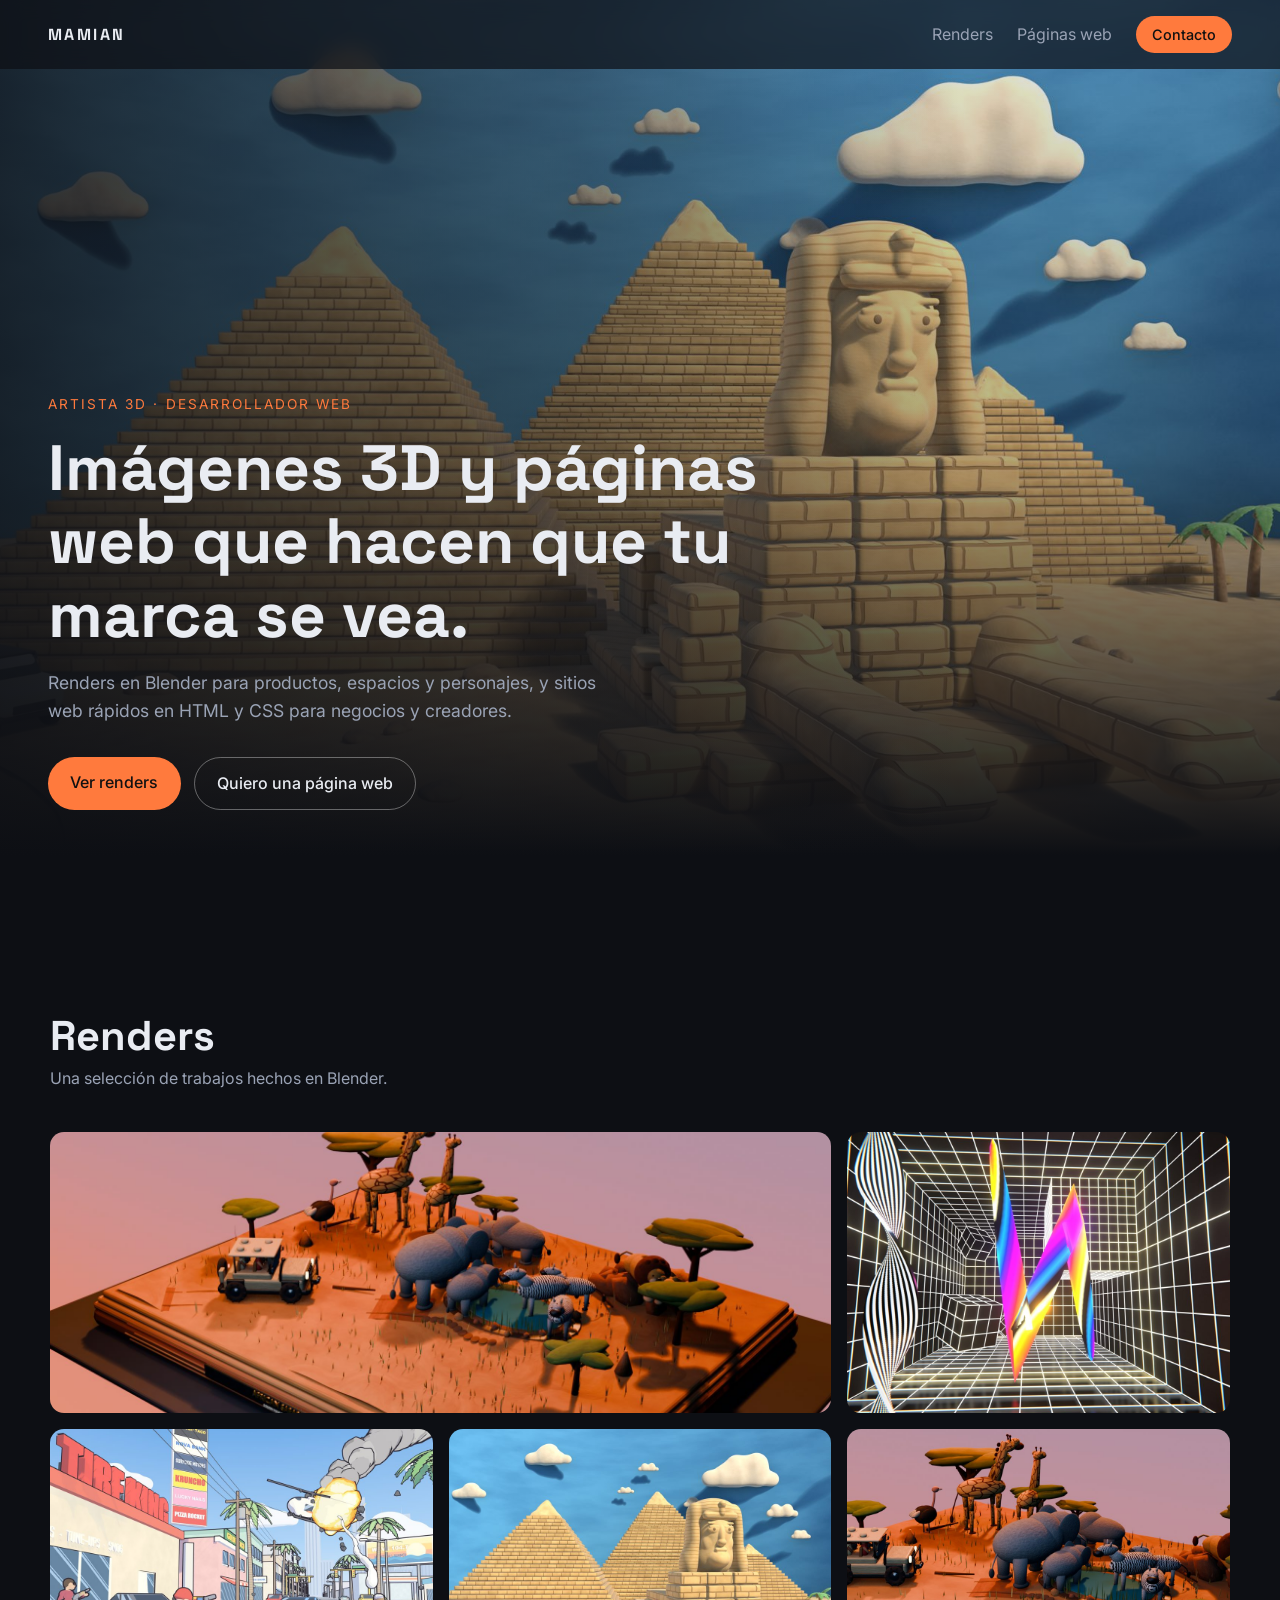
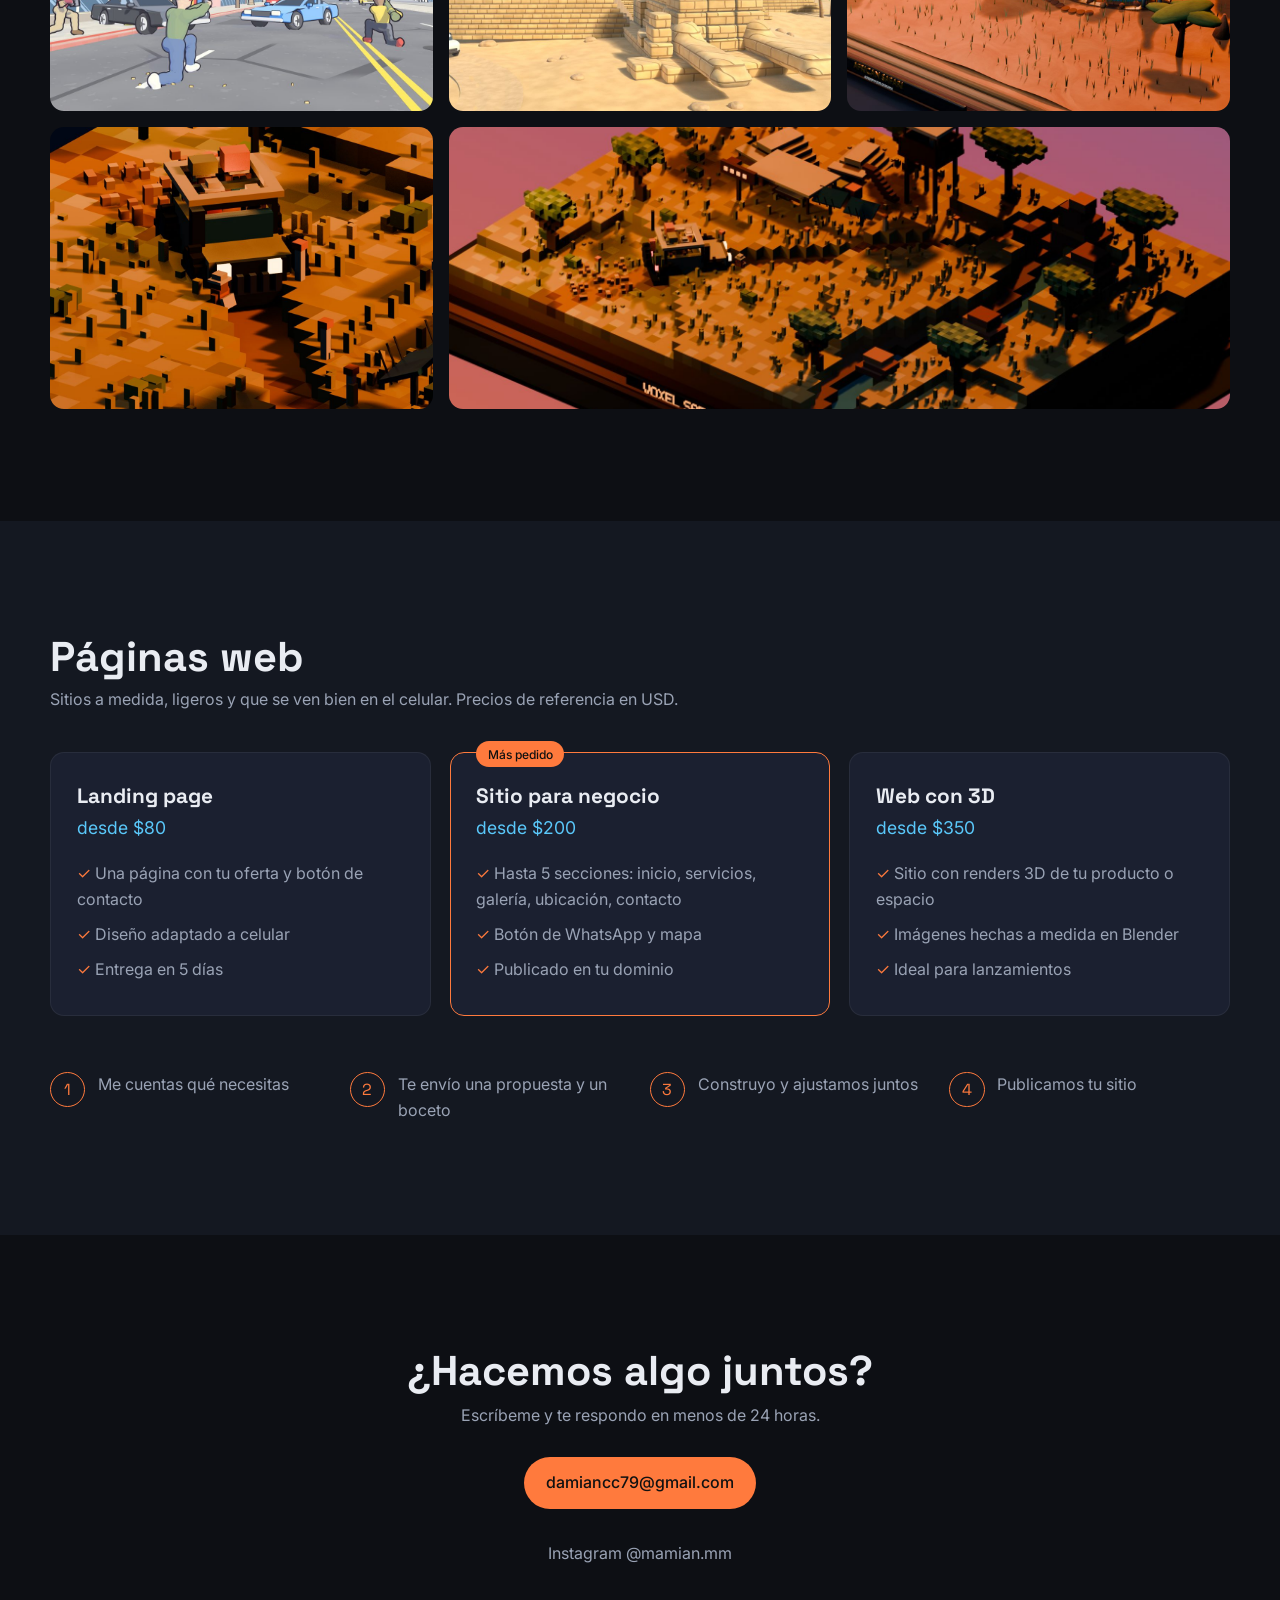
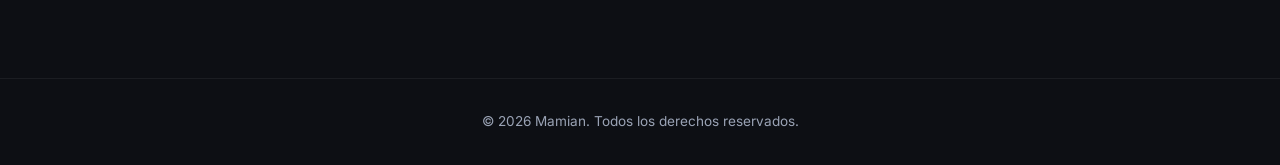
==== index.html @ 7daa0582 "Publicar web de portafolio Mamian Co-Authored-By: Claude Opus 5.5 <noreply@anthropic.com> Claude-Ses" ====
<!doctype html>
<html lang="es">
<head>
  <meta charset="utf-8">
  <meta name="viewport" content="width=device-width, initial-scale=1">
  <title>Mamian · Arte 3D y desarrollo web</title>
  <meta name="description" content="Mamian: renders 3D en Blender y páginas web a medida en HTML y CSS.">
  <link rel="preconnect" href="https://fonts.googleapis.com">
  <link rel="preconnect" href="https://fonts.gstatic.com" crossorigin>
  <link href="https://fonts.googleapis.com/css2?family=Space+Grotesk:wght@400;500;700&family=Inter:wght@400;500&display=swap" rel="stylesheet">
  <link rel="stylesheet" href="styles.css">
</head>
<body>

  <!-- ========== MENÚ ========== -->
  <header class="nav">
    <a href="#inicio" class="logo">MAMIAN</a>
    <nav>
      <a href="#renders">Renders</a>
      <a href="#web">Páginas web</a>
      <a href="#contacto" class="btn btn-small">Contacto</a>
    </nav>
  </header>

  <!-- ========== PORTADA ========== -->
  <!-- Portada: img/hero.jpg (Giza en plastilina). Cámbialo por otro render horizontal si quieres. -->
  <section id="inicio" class="hero" style="background-image: url('img/hero.jpg');">
    <div class="hero-overlay"></div>
    <div class="hero-content">
      <p class="eyebrow">Artista 3D · Desarrollador web</p>
      <h1>Imágenes 3D y páginas web que hacen que tu marca se vea.</h1>
      <p class="lead">Renders en Blender para productos, espacios y personajes, y sitios web rápidos en HTML y CSS para negocios y creadores.</p>
      <div class="hero-buttons">
        <a href="#renders" class="btn">Ver renders</a>
        <a href="#web" class="btn btn-ghost">Quiero una página web</a>
      </div>
    </div>
  </section>

  <!-- ========== RENDERS ========== -->
  <!-- Sustituye cada archivo en img/ por tu render con el mismo nombre, o cambia el src y el texto. -->
  <section id="renders" class="section">
    <div class="section-head">
      <h2>Renders</h2>
      <p>Una selección de trabajos hechos en Blender.</p>
    </div>
    <div class="gallery">
      <figure class="wide"><img src="img/render-01.jpg" alt="Safari africano · diorama" loading="lazy"><figcaption>Safari africano · diorama</figcaption></figure>
      <figure><img src="img/render-02.jpg" alt="Virtue · espacio neón abstracto" loading="lazy"><figcaption>Virtue · espacio neón abstracto</figcaption></figure>
      <figure><img src="img/render-03.jpg" alt="Calle toon · escena de acción" loading="lazy"><figcaption>Calle toon · escena de acción</figcaption></figure>
      <figure><img src="img/render-04.jpg" alt="Giza en plastilina" loading="lazy"><figcaption>Giza en plastilina</figcaption></figure>
      <figure><img src="img/render-05.jpg" alt="Safari africano · detalle" loading="lazy"><figcaption>Safari africano · detalle</figcaption></figure>
      <figure><img src="img/render-06.jpg" alt="Voxel Safari · detalle" loading="lazy"><figcaption>Voxel Safari · detalle</figcaption></figure>
      <figure class="wide"><img src="img/render-07.jpg" alt="Voxel Safari · expedición" loading="lazy"><figcaption>Voxel Safari · expedición</figcaption></figure>
    </div>
  </section>

  <!-- ========== PÁGINAS WEB ========== -->
  <section id="web" class="section section-alt">
    <div class="section-head">
      <h2>Páginas web</h2>
      <p>Sitios a medida, ligeros y que se ven bien en el celular. Precios de referencia en USD.</p>
    </div>
    <div class="cards">
      <article class="card">
        <h3>Landing page</h3>
        <p class="price">desde $80</p>
        <ul>
          <li>Una página con tu oferta y botón de contacto</li>
          <li>Diseño adaptado a celular</li>
          <li>Entrega en 5 días</li>
        </ul>
      </article>
      <article class="card featured">
        <span class="badge">Más pedido</span>
        <h3>Sitio para negocio</h3>
        <p class="price">desde $200</p>
        <ul>
          <li>Hasta 5 secciones: inicio, servicios, galería, ubicación, contacto</li>
          <li>Botón de WhatsApp y mapa</li>
          <li>Publicado en tu dominio</li>
        </ul>
      </article>
      <article class="card">
        <h3>Web con 3D</h3>
        <p class="price">desde $350</p>
        <ul>
          <li>Sitio con renders 3D de tu producto o espacio</li>
          <li>Imágenes hechas a medida en Blender</li>
          <li>Ideal para lanzamientos</li>
        </ul>
      </article>
    </div>

    <div class="steps">
      <div><span>1</span><p>Me cuentas qué necesitas</p></div>
      <div><span>2</span><p>Te envío una propuesta y un boceto</p></div>
      <div><span>3</span><p>Construyo y ajustamos juntos</p></div>
      <div><span>4</span><p>Publicamos tu sitio</p></div>
    </div>
  </section>

  <!-- ========== CONTACTO ========== -->
  <!-- Contacto: correo e Instagram -->
  <section id="contacto" class="section contact">
    <h2>¿Hacemos algo juntos?</h2>
    <p>Escríbeme y te respondo en menos de 24 horas.</p>
    <a href="mailto:damiancc79@gmail.com" class="btn">damiancc79@gmail.com</a>
    <div class="socials">
      <a href="https://www.instagram.com/mamian.mm/" target="_blank" rel="noopener">Instagram @mamian.mm</a>
      <!-- Agrega aquí más perfiles de negocio cuando los tengas, por ejemplo:
      <a href="https://www.artstation.com/TU-USUARIO" target="_blank" rel="noopener">ArtStation</a> -->
    </div>
  </section>

  <footer class="footer">
    <p>© 2026 Mamian. Todos los derechos reservados.</p>
  </footer>

</body>
</html>
---- styles.css ----
/* ===== Colores y medidas: cambia aquí la paleta de todo el sitio ===== */
:root {
  --bg: #0d0f14;
  --bg-alt: #141821;
  --card: #1b2030;
  --text: #e9ecf2;
  --muted: #9aa3b5;
  --accent: #ff7a3d;      /* naranja de Blender */
  --accent-2: #5ac8fa;
  --radius: 14px;
  --max: 1180px;
}

* { box-sizing: border-box; margin: 0; padding: 0; }
html { scroll-behavior: smooth; }
body {
  background: var(--bg);
  color: var(--text);
  font-family: "Inter", system-ui, sans-serif;
  line-height: 1.6;
}
img { max-width: 100%; display: block; }
a { color: inherit; text-decoration: none; }
h1, h2, h3, .logo { font-family: "Space Grotesk", sans-serif; line-height: 1.15; }

/* ===== Botones ===== */
.btn {
  display: inline-block;
  background: var(--accent);
  color: #111;
  font-weight: 500;
  padding: 0.8rem 1.4rem;
  border-radius: 999px;
  transition: transform 0.2s, box-shadow 0.2s;
}
.btn:hover { transform: translateY(-2px); box-shadow: 0 8px 24px rgba(255, 122, 61, 0.35); }
.btn-ghost { background: transparent; color: var(--text); border: 1px solid rgba(255,255,255,0.35); }
.btn-ghost:hover { box-shadow: none; border-color: var(--text); }
.btn-small { padding: 0.45rem 1rem; font-size: 0.9rem; }

/* ===== Menú ===== */
.nav {
  position: fixed; inset: 0 0 auto 0; z-index: 10;
  display: flex; justify-content: space-between; align-items: center;
  padding: 1rem clamp(1rem, 4vw, 3rem);
  background: rgba(13, 15, 20, 0.7);
  backdrop-filter: blur(10px);
}
.logo { font-weight: 700; letter-spacing: 0.15em; }
.nav nav { display: flex; gap: 1.5rem; align-items: center; }
.nav nav a:not(.btn) { color: var(--muted); }
.nav nav a:not(.btn):hover { color: var(--text); }

/* ===== Portada ===== */
.hero {
  position: relative;
  min-height: 100vh;
  display: flex; align-items: flex-end;
  background-size: cover; background-position: center;
  padding: 0 clamp(1rem, 4vw, 3rem) clamp(3rem, 10vh, 6rem);
}
.hero-overlay {
  position: absolute; inset: 0;
  background:
    linear-gradient(to right, rgba(13,15,20,0.85) 0%, rgba(13,15,20,0.45) 45%, rgba(13,15,20,0) 75%),
    linear-gradient(to top, var(--bg) 5%, rgba(13,15,20,0.3) 50%, rgba(13,15,20,0.1));
}
.hero-content { position: relative; max-width: 720px; }
.eyebrow { color: var(--accent); text-transform: uppercase; letter-spacing: 0.15em; font-size: 0.85rem; margin-bottom: 1rem; }
.hero h1 { font-size: clamp(2.2rem, 5.5vw, 4rem); margin-bottom: 1rem; }
.lead { color: var(--muted); font-size: 1.1rem; max-width: 560px; margin-bottom: 2rem; }
.hero-buttons { display: flex; flex-wrap: wrap; gap: 0.8rem; }

/* ===== Secciones ===== */
.section { padding: clamp(4rem, 10vw, 7rem) clamp(1rem, 4vw, 3rem); }
.section > * { max-width: var(--max); margin-left: auto; margin-right: auto; }
.section-alt { background: var(--bg-alt); }
.section-head { margin-bottom: 2.5rem; }
.section-head h2 { font-size: clamp(1.8rem, 4vw, 2.6rem); margin-bottom: 0.4rem; }
.section-head p { color: var(--muted); }

/* ===== Galería ===== */
.gallery {
  display: grid;
  grid-template-columns: repeat(3, 1fr);
  grid-auto-rows: clamp(200px, 22vw, 290px);
  gap: 1rem;
}
.gallery figure {
  position: relative; overflow: hidden;
  border-radius: var(--radius);
}
.gallery figure.wide { grid-column: span 2; }
.gallery img { width: 100%; height: 100%; object-fit: cover; transition: transform 0.5s; }
.gallery figure:hover img { transform: scale(1.05); }
.gallery figcaption {
  position: absolute; left: 0; right: 0; bottom: 0;
  padding: 2rem 1rem 0.8rem;
  background: linear-gradient(to top, rgba(0,0,0,0.75), transparent);
  font-size: 0.95rem;
  opacity: 0; transition: opacity 0.3s;
}
.gallery figure:hover figcaption { opacity: 1; }

/* ===== Tarjetas de servicios ===== */
.cards { display: grid; grid-template-columns: repeat(3, 1fr); gap: 1.2rem; }
.card {
  position: relative;
  background: var(--card);
  border: 1px solid rgba(255,255,255,0.06);
  border-radius: var(--radius);
  padding: 2rem 1.6rem;
}
.card.featured { border-color: var(--accent); }
.badge {
  position: absolute; top: -0.75rem; left: 1.6rem;
  background: var(--accent); color: #111;
  font-size: 0.75rem; font-weight: 500;
  padding: 0.2rem 0.7rem; border-radius: 999px;
}
.card h3 { font-size: 1.3rem; }
.price { color: var(--accent-2); font-size: 1.1rem; margin: 0.3rem 0 1.2rem; }
.card ul { list-style: none; display: grid; gap: 0.6rem; color: var(--muted); }
.card li::before { content: "✓ "; color: var(--accent); }

/* ===== Pasos ===== */
.steps { display: grid; grid-template-columns: repeat(4, 1fr); gap: 1.2rem; margin-top: 3.5rem; }
.steps div { display: flex; gap: 0.8rem; align-items: flex-start; }
.steps span {
  flex: none; width: 2.2rem; height: 2.2rem; border-radius: 50%;
  display: grid; place-items: center;
  border: 1px solid var(--accent); color: var(--accent);
  font-family: "Space Grotesk", sans-serif;
}
.steps p { color: var(--muted); }

/* ===== Contacto ===== */
.contact { text-align: center; }
.contact h2 { font-size: clamp(1.8rem, 4vw, 2.6rem); margin-bottom: 0.5rem; }
.contact p { color: var(--muted); margin-bottom: 1.8rem; }
.socials { display: flex; justify-content: center; flex-wrap: wrap; gap: 1.5rem; margin-top: 2rem; }
.socials a { color: var(--muted); }
.socials a:hover { color: var(--accent); }

.footer { text-align: center; padding: 2rem 1rem; color: var(--muted); font-size: 0.85rem; border-top: 1px solid rgba(255,255,255,0.06); }

/* ===== Celular y tableta ===== */
@media (max-width: 900px) {
  .cards { grid-template-columns: 1fr; }
  .steps { grid-template-columns: 1fr 1fr; }
  .gallery { grid-template-columns: 1fr 1fr; }
  .gallery figure.wide:last-child { grid-column: auto; }
}
@media (max-width: 600px) {
  .nav nav a:not(.btn) { display: none; }
  .gallery { grid-template-columns: 1fr; grid-auto-rows: auto; }
  .gallery figure { aspect-ratio: 4 / 3; }
  .gallery figure.wide { grid-column: auto; }
  .gallery figcaption { opacity: 1; }
  .steps { grid-template-columns: 1fr; }
}
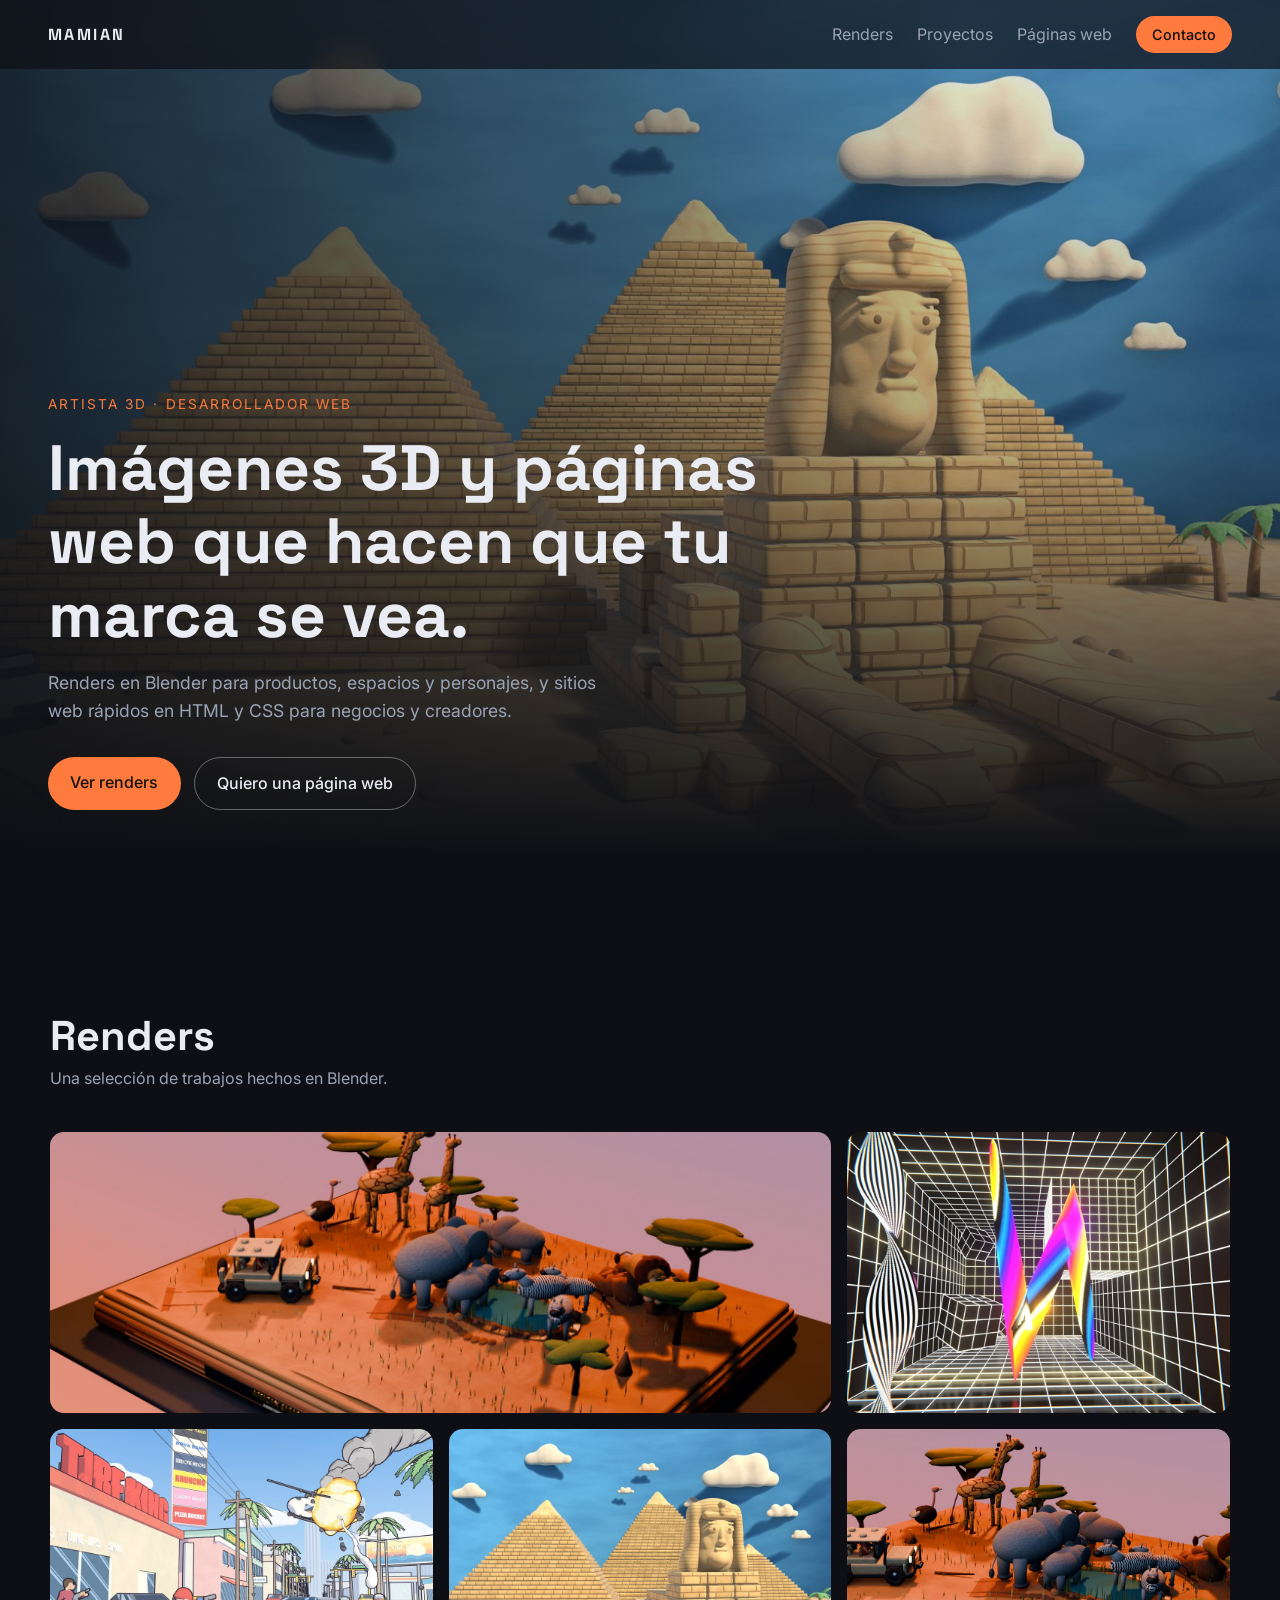
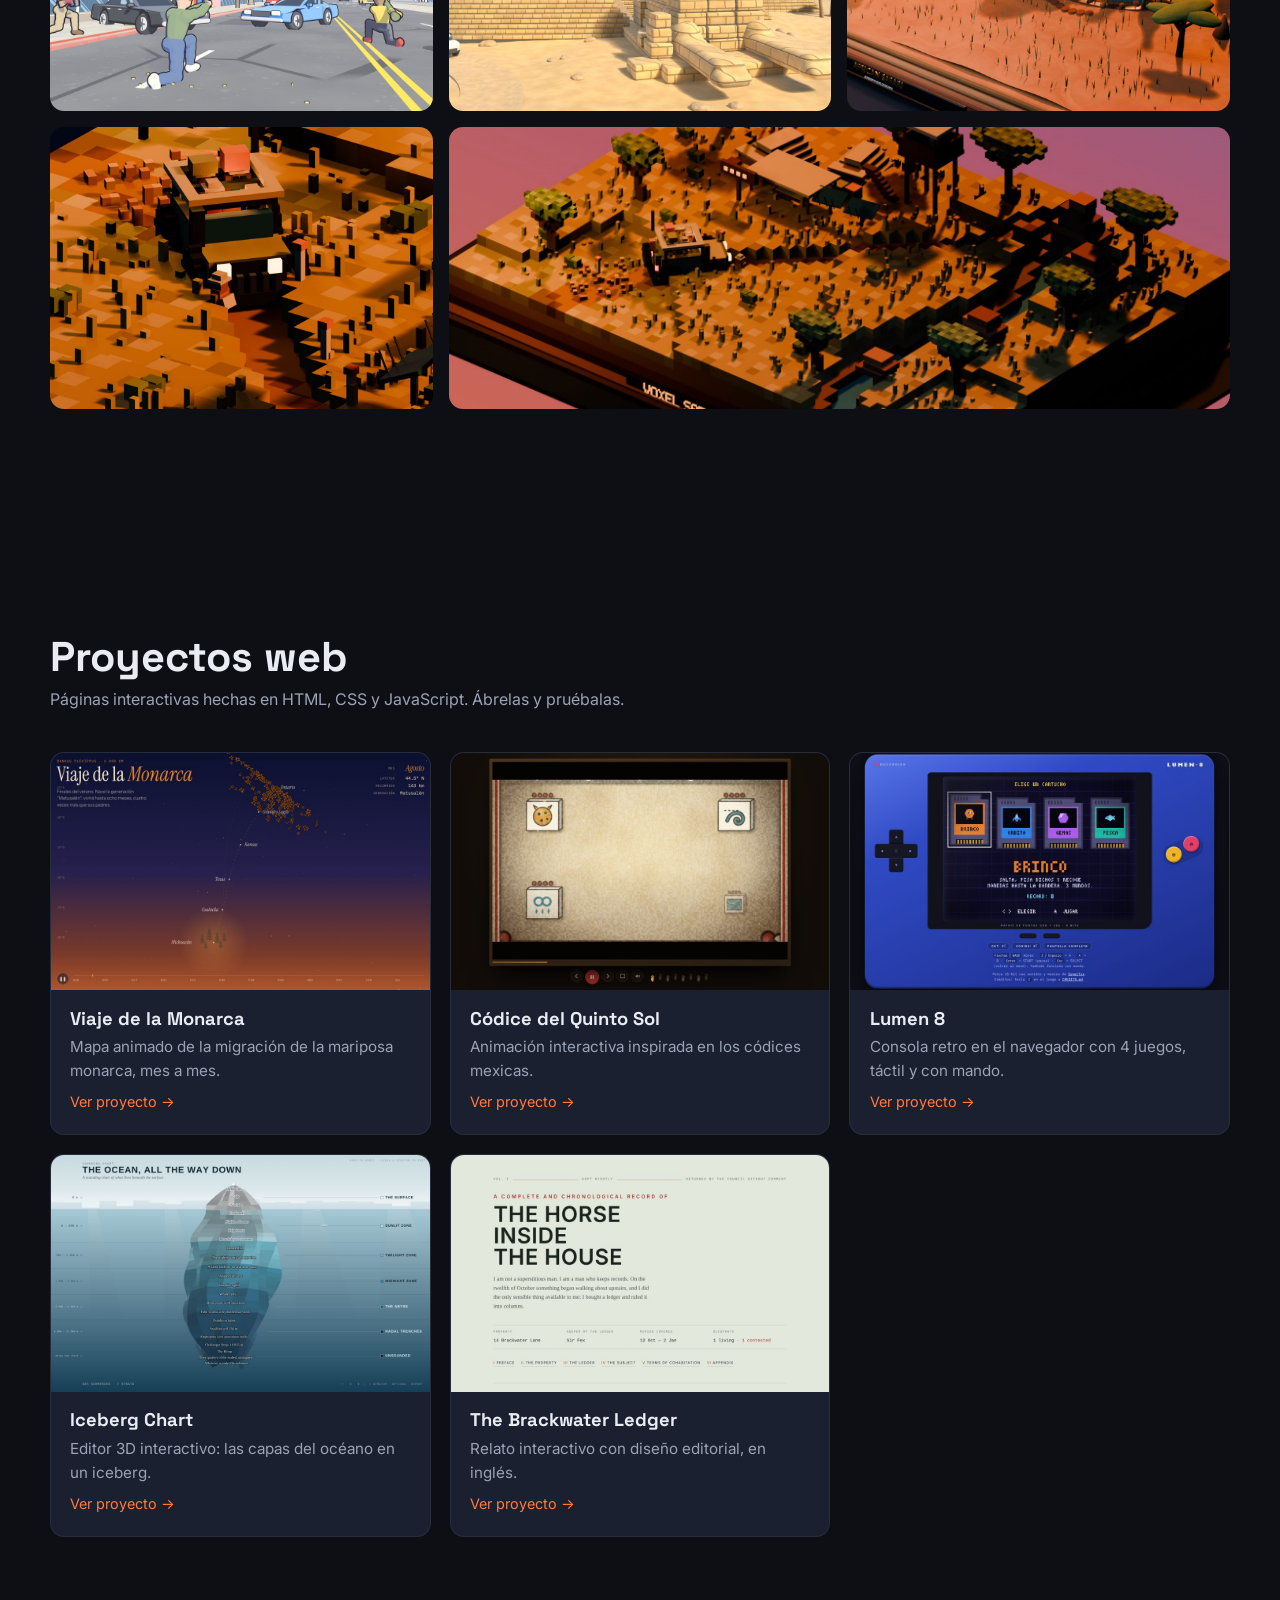
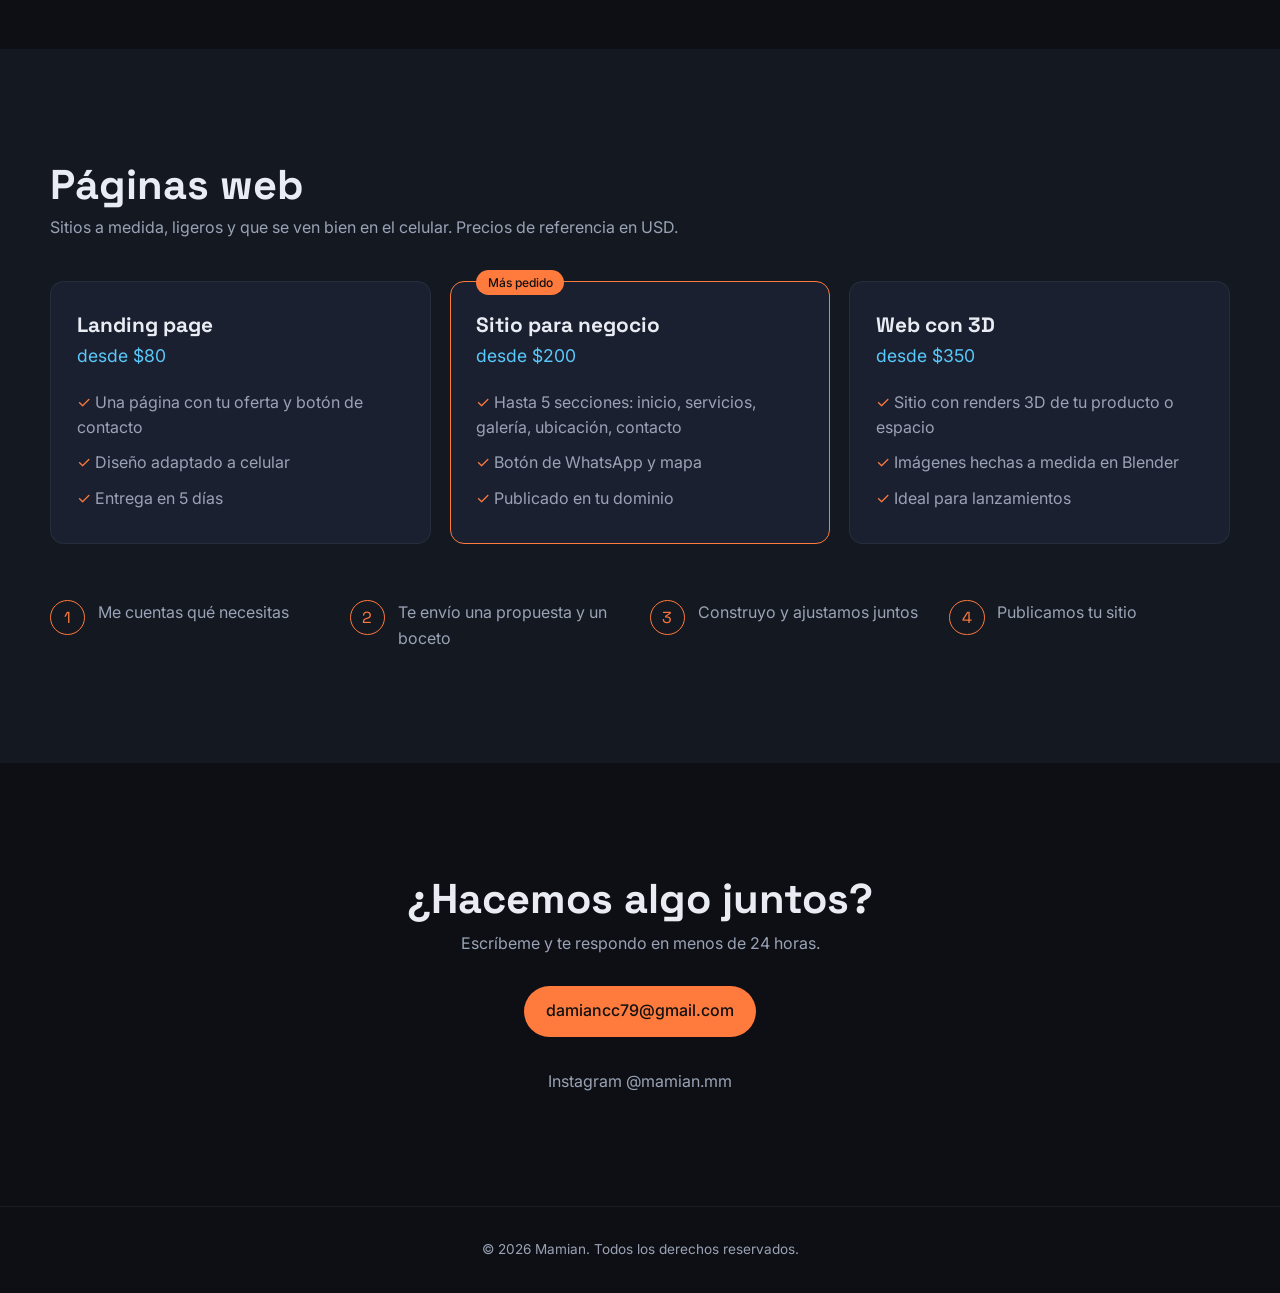
==== commit 37772cc1: "Añadir sección Proyectos web con 5 proyectos interactivos Co-Authored-By: Claude Opus 5.5 <noreply@a" ====
--- a/index.html
+++ b/index.html
@@ -17,6 +17,7 @@
     <a href="#inicio" class="logo">MAMIAN</a>
     <nav>
       <a href="#renders">Renders</a>
+      <a href="#proyectos">Proyectos</a>
       <a href="#web">Páginas web</a>
       <a href="#contacto" class="btn btn-small">Contacto</a>
     </nav>
@@ -52,6 +53,37 @@
       <figure><img src="img/render-05.jpg" alt="Safari africano · detalle" loading="lazy"><figcaption>Safari africano · detalle</figcaption></figure>
       <figure><img src="img/render-06.jpg" alt="Voxel Safari · detalle" loading="lazy"><figcaption>Voxel Safari · detalle</figcaption></figure>
       <figure class="wide"><img src="img/render-07.jpg" alt="Voxel Safari · expedición" loading="lazy"><figcaption>Voxel Safari · expedición</figcaption></figure>
+    </div>
+  </section>
+
+  <!-- ========== PROYECTOS WEB ========== -->
+  <!-- Cada proyecto vive en proyectos/<nombre>/ y su captura en img/proyectos/ -->
+  <section id="proyectos" class="section">
+    <div class="section-head">
+      <h2>Proyectos web</h2>
+      <p>Páginas interactivas hechas en HTML, CSS y JavaScript. Ábrelas y pruébalas.</p>
+    </div>
+    <div class="projects">
+      <a class="project" href="proyectos/monarca/index.html" target="_blank" rel="noopener">
+        <img src="img/proyectos/monarca.jpg" alt="Captura de Viaje de la Monarca" loading="lazy">
+        <div><h3>Viaje de la Monarca</h3><p>Mapa animado de la migración de la mariposa monarca, mes a mes.</p><span>Ver proyecto →</span></div>
+      </a>
+      <a class="project" href="proyectos/codice/index.html" target="_blank" rel="noopener">
+        <img src="img/proyectos/codice.jpg" alt="Captura de Códice del Quinto Sol" loading="lazy">
+        <div><h3>Códice del Quinto Sol</h3><p>Animación interactiva inspirada en los códices mexicas.</p><span>Ver proyecto →</span></div>
+      </a>
+      <a class="project" href="proyectos/lumen8/index.html" target="_blank" rel="noopener">
+        <img src="img/proyectos/lumen8.jpg" alt="Captura de Lumen 8" loading="lazy">
+        <div><h3>Lumen 8</h3><p>Consola retro en el navegador con 4 juegos, táctil y con mando.</p><span>Ver proyecto →</span></div>
+      </a>
+      <a class="project" href="proyectos/iceberg/index.html" target="_blank" rel="noopener">
+        <img src="img/proyectos/iceberg.jpg" alt="Captura de Iceberg Chart" loading="lazy">
+        <div><h3>Iceberg Chart</h3><p>Editor 3D interactivo: las capas del océano en un iceberg.</p><span>Ver proyecto →</span></div>
+      </a>
+      <a class="project" href="proyectos/brackwater/index.html" target="_blank" rel="noopener">
+        <img src="img/proyectos/brackwater.jpg" alt="Captura de The Brackwater Ledger" loading="lazy">
+        <div><h3>The Brackwater Ledger</h3><p>Relato interactivo con diseño editorial, en inglés.</p><span>Ver proyecto →</span></div>
+      </a>
     </div>
   </section>
 
--- a/styles.css
+++ b/styles.css
@@ -144,9 +144,28 @@
 
 .footer { text-align: center; padding: 2rem 1rem; color: var(--muted); font-size: 0.85rem; border-top: 1px solid rgba(255,255,255,0.06); }
 
+
+/* ===== Proyectos web ===== */
+.projects { display: grid; grid-template-columns: repeat(3, 1fr); gap: 1.2rem; }
+.project {
+  display: flex; flex-direction: column;
+  background: var(--card);
+  border: 1px solid rgba(255,255,255,0.06);
+  border-radius: var(--radius);
+  overflow: hidden;
+  transition: transform 0.2s, border-color 0.2s;
+}
+.project:hover { transform: translateY(-4px); border-color: var(--accent); }
+.project img { aspect-ratio: 16 / 10; width: 100%; object-fit: cover; object-position: top; }
+.project div { padding: 1.1rem 1.2rem 1.3rem; display: flex; flex-direction: column; gap: 0.4rem; flex: 1; }
+.project h3 { font-size: 1.15rem; }
+.project p { color: var(--muted); font-size: 0.95rem; flex: 1; }
+.project span { color: var(--accent); font-size: 0.9rem; }
+
 /* ===== Celular y tableta ===== */
 @media (max-width: 900px) {
   .cards { grid-template-columns: 1fr; }
+  .projects { grid-template-columns: 1fr 1fr; }
   .steps { grid-template-columns: 1fr 1fr; }
   .gallery { grid-template-columns: 1fr 1fr; }
   .gallery figure.wide:last-child { grid-column: auto; }
@@ -158,4 +177,5 @@
   .gallery figure.wide { grid-column: auto; }
   .gallery figcaption { opacity: 1; }
   .steps { grid-template-columns: 1fr; }
+  .projects { grid-template-columns: 1fr; }
 }
